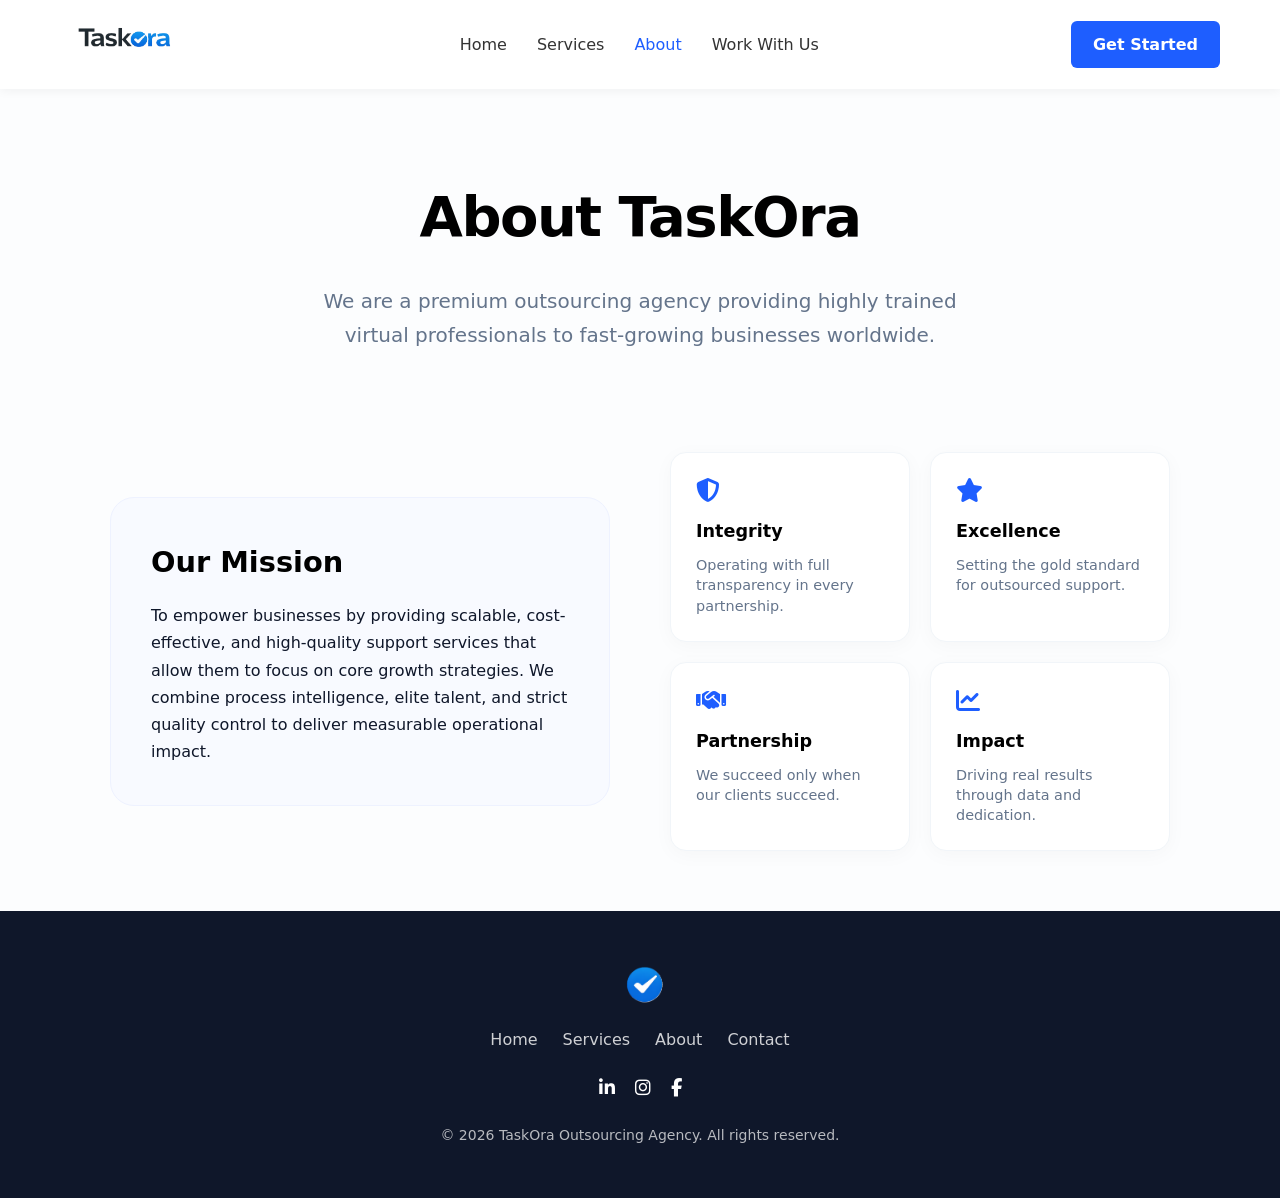
==== about.html @ 37117f85 "Add files via upload" ====
<!DOCTYPE html>
<html lang="en">
<head>
    <meta charset="UTF-8">
    <meta name="viewport" content="width=device-width, initial-scale=1.0">
    <title>TaskCore | About Us</title>
    <link rel="stylesheet" href="https://cdnjs.cloudflare.com/ajax/libs/font-awesome/6.5.1/css/all.min.css">
    
    <style>
        :root {
            --primary: #1e5eff;
            --primary-dark: #1a1a1a;
            --text-dark: #0f172a;
            --text-muted: #64748b;
            --pure-black: #000000;
        }

        * {
            margin: 0;
            padding: 0;
            box-sizing: border-box;
            font-family: 'Inter', system-ui, -apple-system, sans-serif;
        }

        body {
            background: #fcfdfe;
            color: var(--text-dark);
            line-height: 1.7;
        }

        /* Navigation Style Consistency */
        nav {
            display: flex;
            align-items: center;
            justify-content: space-between;
            padding: 18px 60px;
            background: white;
            box-shadow: 0 2px 10px rgba(0,0,0,0.05);
            position: sticky;
            top: 0;
            z-index: 1000;
        }

        .nav-logo img { height: 45px; }
        .nav-links { display: flex; gap: 30px; }
        .nav-links a { text-decoration: none; color: #333; font-weight: 500; transition: 0.3s; }
        .nav-links a:hover, .nav-links a.current { color: var(--primary); }
        .cta-nav { background: var(--primary); color: white !important; padding: 10px 22px; border-radius: 6px; text-decoration: none; font-weight: 600; }

        /* Hero Section */
        .about-hero {
            max-width: 900px;
            margin: auto;
            padding: 80px 20px 40px;
            text-align: center;
        }

        .about-hero h1 {
            font-size: clamp(2.5rem, 5vw, 3.5rem);
            font-weight: 800;
            letter-spacing: -1.5px;
            /* Changed from gradient to Black */
            color: var(--pure-black);
            margin-bottom: 20px;
        }

        .lead-text {
            font-size: 1.25rem;
            color: var(--text-muted);
            max-width: 700px;
            margin: auto;
        }

        /* Mission & Values Grid */
        .content-section {
            max-width: 1100px;
            margin: 60px auto;
            padding: 0 20px;
            display: grid;
            grid-template-columns: 1fr 1fr;
            gap: 60px;
            align-items: center;
        }

        .mission-box {
            background: #f8faff;
            padding: 40px;
            border-radius: 24px;
            border: 1px solid #eef2ff;
        }

        .mission-box h2 {
            /* Changed from Primary Blue to Black */
            color: var(--pure-black);
            margin-bottom: 15px;
            font-size: 1.8rem;
            font-weight: 700;
        }

        .values-grid {
            display: grid;
            grid-template-columns: 1fr 1fr;
            gap: 20px;
        }

        .value-card {
            background: white;
            padding: 25px;
            border-radius: 16px;
            box-shadow: 0 4px 20px rgba(0,0,0,0.03);
            border: 1px solid #f1f5f9;
            transition: 0.3s;
        }

        .value-card:hover {
            transform: translateY(-5px);
            border-color: var(--primary);
        }

        .value-card i {
            color: var(--primary);
            font-size: 1.5rem;
            margin-bottom: 15px;
            display: block;
        }

        .value-card h4 {
            margin-bottom: 8px;
            font-size: 1.1rem;
            color: var(--pure-black);
        }

        .value-card p {
            font-size: 0.9rem;
            color: var(--text-muted);
            line-height: 1.4;
        }

        /* Stats Section Enhancements */
        .stats-enhanced {
            background: var(--text-dark);
            color: white;
            padding: 80px 20px;
            display: flex;
            justify-content: center;
            flex-wrap: wrap;
            gap: 60px;
            margin-top: 40px;
        }

        .stat-item {
            text-align: center;
            min-width: 150px;
        }

        .stat-number-enhanced {
            display: block;
            font-size: 3rem;
            font-weight: 800;
            color: #38bdf8;
            margin-bottom: 5px;
        }

        .stat-label-enhanced {
            text-transform: uppercase;
            letter-spacing: 1px;
            font-size: 0.85rem;
            opacity: 0.8;
        }

        /* Responsive */
        @media (max-width: 850px) {
            .content-section { grid-template-columns: 1fr; }
            .nav-links { display: none; }
            nav { padding: 15px 30px; }
            .stats-enhanced { gap: 30px; }
        }

        /* FOOTER PRESERVATION */
        footer {
            background: #0f172a;
            color: white;
            padding: 50px 20px;
            margin-top: 0;
        }
        .footer-content {
            max-width: 1100px;
            margin: auto;
            display: flex;
            flex-direction: column;
            align-items: center;
            gap: 20px;
        }
        .footer-logo { height: 45px; }
        .footer-links { display: flex; gap: 25px; }
        .footer-links a { color: white; text-decoration: none; opacity: 0.8; }
        .footer-links a:hover { opacity: 1; }
        .social-icons { display: flex; gap: 20px; font-size: 18px; }
        .social-icons a { color: white; }
        .copyright { text-align: center; margin-top: 20px; opacity: 0.7; font-size: 14px; }
    </style>
</head>
<body>

    <nav>
        <div class="nav-logo">
            <a href="index.html">
                <img src="p3.png" alt="TaskCore Logo">
            </a>
        </div>
        <div class="nav-links">
            <a href="index.html">Home</a>
            <a href="services.html">Services</a>
            <a href="about.html" class="current">About</a>
            <a href="contact.html">Work With Us</a>
        </div>
        <a href="contact.html" class="cta-nav">Get Started</a>
    </nav>

    <header class="about-hero">
        <h1>About TaskOra</h1>
        <p class="lead-text">
            We are a premium outsourcing agency providing highly trained virtual professionals to fast-growing businesses worldwide.
        </p>
    </header>

    <section class="content-section">
        <div class="mission-box">
            <h2>Our Mission</h2>
            <p>To empower businesses by providing scalable, cost-effective, and high-quality support services that allow them to focus on core growth strategies. We combine process intelligence, elite talent, and strict quality control to deliver measurable operational impact.</p>
        </div>

        <div class="values-grid">
            <div class="value-card">
                <i class="fas fa-shield-alt"></i>
                <h4>Integrity</h4>
                <p>Operating with full transparency in every partnership.</p>
            </div>
            <div class="value-card">
                <i class="fas fa-star"></i>
                <h4>Excellence</h4>
                <p>Setting the gold standard for outsourced support.</p>
            </div>
            <div class="value-card">
                <i class="fas fa-handshake"></i>
                <h4>Partnership</h4>
                <p>We succeed only when our clients succeed.</p>
            </div>
            <div class="value-card">
                <i class="fas fa-chart-line"></i>
                <h4>Impact</h4>
                <p>Driving real results through data and dedication.</p>
            </div>
        </div>
    </section>
<footer>
    <div class="footer-content">
        <img class="footer-logo" src="p5.png" alt="Taskora Logo">
        <div class="footer-links">
            <a href="index.html">Home</a>
            <a href="services.html">Services</a>
            <a href="about.html">About</a>
            <a href="contact.html">Contact</a>
        </div>
       <div class="social-icons">
            <a href="#"target="_blank"rel="noopener"><i class="fab fa-linkedin-in"></i></a>
            <a href="https://www.instagram.com/taskcore.agency?igsh=dGJucmx0OGR5Nzl0"target="_blank"rel="noopener"><i class="fab fa-instagram"></i></a>
            <a href="https://www.facebook.com/profile.php?id=61585545254687"target="_blank"rel="noopener"><i class="fab fa-facebook-f"></i></a>
        </div>
    </div>
    <div class="copyright">
        <p>&copy; 2026 TaskOra Outsourcing Agency. All rights reserved.</p>
    </div>
</footer>


    <script>
        const observerOptions = { threshold: 0.5 };
        const observer = new IntersectionObserver((entries) => {
            entries.forEach(entry => {
                if(entry.isIntersecting) {
                    const stat = entry.target;
                    const endVal = parseInt(stat.getAttribute('data-val'));
                    let startVal = 0;
                    const duration = 1500;
                    const step = endVal / (duration / 16);

                    const animate = () => {
                        startVal += step;
                        if(startVal < endVal) {
                            stat.innerText = Math.floor(startVal) + (endVal === 99 || endVal === 40 ? '%' : (endVal === 50 ? '+' : ''));
                            requestAnimationFrame(animate);
                        } else {
                            stat.innerText = endVal + (endVal === 99 || endVal === 40 ? '%' : (endVal === 50 ? '+' : ''));
                        }
                    };
                    animate();
                    observer.unobserve(stat);
                }
            });
        }, observerOptions);

        document.querySelectorAll('.stat-number-enhanced').forEach(el => observer.observe(el));
    </script>
    <style>
    /* REDESIGNED CARDS SECTION */
    .features {
        display: grid;
        grid-template-columns: repeat(auto-fit, minmax(300px, 1fr));
        gap: 40px;
        padding: 40px 10% 100px;
        background: var(--bg);
    }

    .feature {
        position: relative;
        padding: 60px 40px 45px;
        background: #ffffff;
        border-radius: 30px;
        border: 1px solid rgba(0, 74, 173, 0.08);
        transition: all 0.5s cubic-bezier(0.23, 1, 0.32, 1);
        display: flex;
        flex-direction: column;
        align-items: flex-start; /* Left aligned for a professional look */
        text-align: left;
        overflow: hidden;
    }

    /* Decorative background element that appears on hover */
    .feature::before {
        content: '';
        position: absolute;
        top: -50%;
        right: -50%;
        width: 100%;
        height: 100%;
        background: radial-gradient(circle, rgba(0, 212, 255, 0.1) 0%, transparent 70%);
        transition: all 0.6s ease;
        z-index: 0;
    }

    .feature:hover {
        transform: translateY(-15px);
        box-shadow: 0 30px 60px rgba(0, 74, 173, 0.12);
        border-color: var(--primary);
    }

    .feature:hover::before {
        top: -20%;
        right: -20%;
    }

    /* Icon redesign: Floating Glass Style */
    .feature-icon {
        position: relative;
        z-index: 1;
        width: 65px;
        height: 65px;
        background: var(--primary);
        color: #fff;
        display: flex;
        align-items: center;
        justify-content: center;
        border-radius: 20px;
        font-size: 1.8rem;
        margin-bottom: 30px;
        box-shadow: 0 10px 20px rgba(0, 74, 173, 0.2);
        transition: all 0.4s ease;
    }

    .feature:hover .feature-icon {
        transform: scale(1.1) rotate(-5deg);
        background: var(--primary-dark);
        box-shadow: 0 15px 30px rgba(6, 17, 33, 0.3);
    }

    .feature h3 {
        position: relative;
        z-index: 1;
        font-size: 1.5rem;
        font-weight: 800;
        color: var(--primary-dark);
        margin-bottom: 15px;
        letter-spacing: -0.5px;
    }

    .feature p {
        position: relative;
        z-index: 1;
        color: var(--muted);
        line-height: 1.7;
        font-size: 1rem;
        margin-bottom: 25px;
    }

    /* Interactive "Learn More" link */
    .feature-link {
        position: relative;
        z-index: 1;
        font-weight: 700;
        font-size: 0.9rem;
        color: var(--primary);
        display: flex;
        align-items: center;
        gap: 8px;
        text-decoration: none;
        opacity: 0;
        transform: translateX(-10px);
        transition: all 0.4s ease;
    }

    .feature:hover .feature-link {
        opacity: 1;
        transform: translateX(0);
    }

    .feature-link i {
        font-size: 0.8rem;
        transition: transform 0.3s ease;
    }

    .feature:hover .feature-link i {
        transform: translateX(5px);
    }
</style>

</body>
</html>
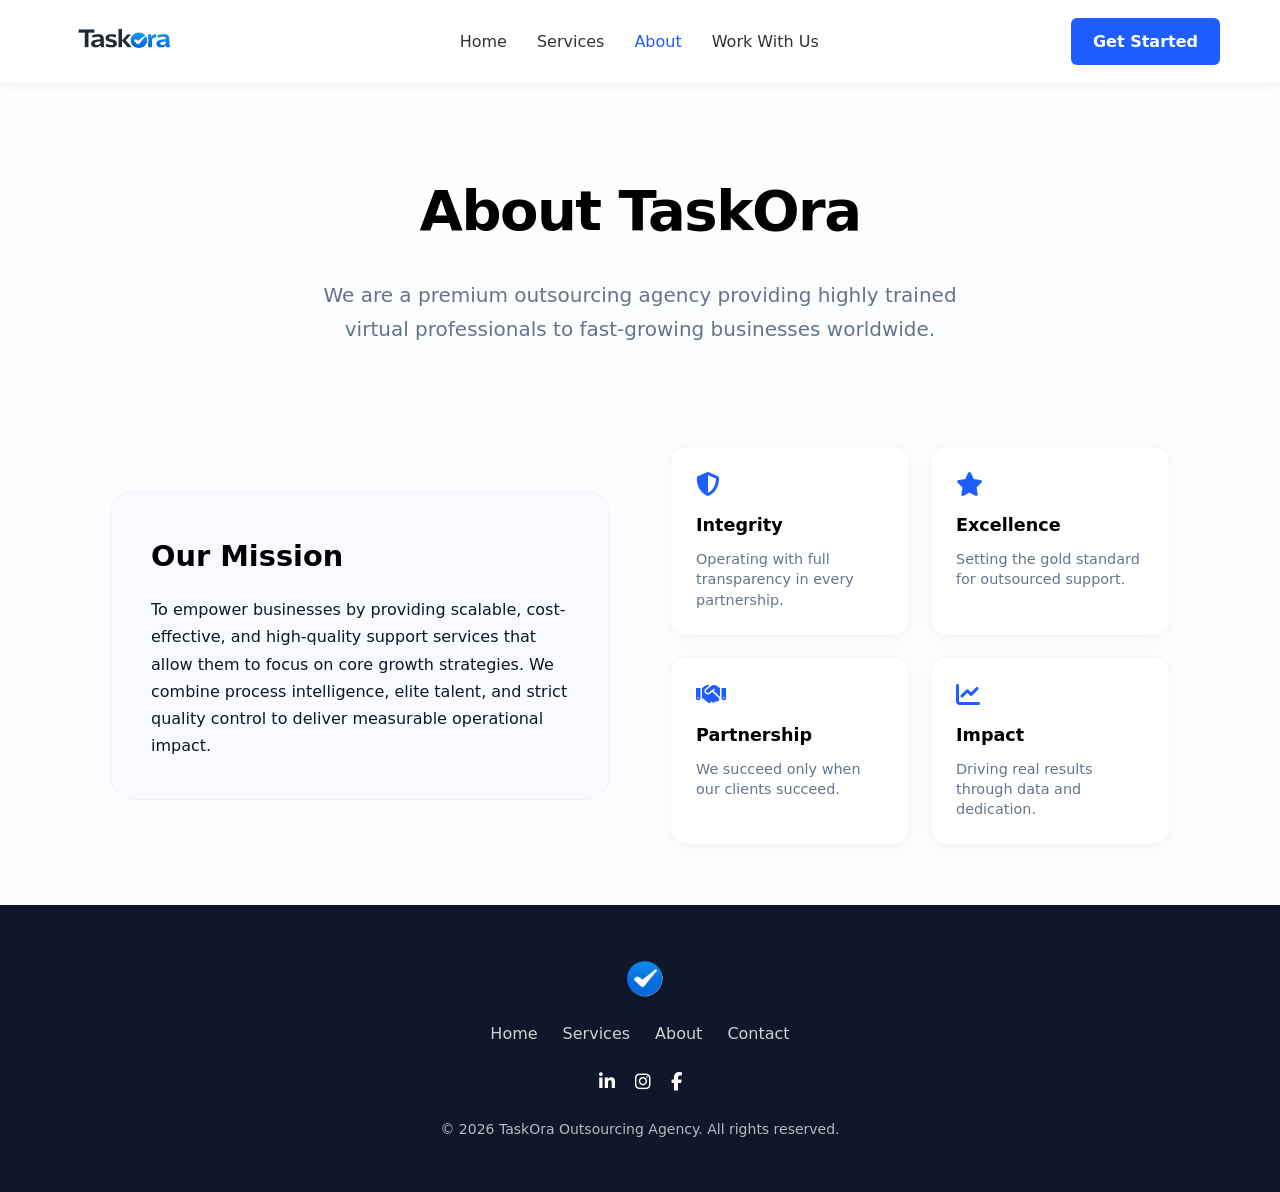
==== commit 51a91dec: "Add files via upload" ====
--- a/about.html
+++ b/about.html
@@ -7,6 +7,167 @@
     <link rel="stylesheet" href="https://cdnjs.cloudflare.com/ajax/libs/font-awesome/6.5.1/css/all.min.css">
     
     <style>
+        /* ---------- MOBILE FIX + RESPONSIVE IMAGES ---------- */
+
+img{
+max-width:100%;
+height:auto;
+display:block;
+}
+
+/* MOBILE RESPONSIVE FIX */
+@media (max-width:768px){
+
+nav{
+padding:12px 20px;
+}
+
+.nav-links{
+display:none;
+}
+
+.cta-nav{
+padding:10px 16px;
+font-size:0.85rem;
+}
+
+/* HERO FIX */
+.hero{
+padding:110px 20px 70px;
+}
+
+.hero h1{
+font-size:2.2rem;
+line-height:1.2;
+}
+
+.hero p{
+font-size:1rem;
+padding:0 10px;
+}
+
+/* FEATURES */
+.features-header{
+padding:60px 20px 20px;
+}
+
+.features{
+padding:0 20px 60px;
+gap:20px;
+}
+
+.feature{
+padding:30px 20px;
+}
+
+/* SERVICES GRID */
+.grid{
+grid-template-columns:1fr;
+gap:20px;
+}
+
+.card{
+padding:25px;
+}
+
+/* PROCESS SECTION */
+.steps{
+grid-template-columns:1fr;
+gap:25px;
+}
+
+/* STATS */
+.stats{
+padding:60px 20px;
+}
+
+.stat-number{
+font-size:2.4rem;
+}
+
+/* FOOTER */
+footer{
+padding:40px 20px 20px;
+}
+
+.footer-links{
+flex-direction:column;
+gap:10px;
+}
+
+}
+  /* MOBILE OPTIMIZATION */
+@media (max-width:768px){
+
+nav{
+padding:12px 20px;
+}
+
+.nav-links{
+display:flex;
+gap:15px;
+font-size:14px;
+}
+
+.cta-nav{
+padding:10px 16px;
+font-size:0.85rem;
+}
+
+.hero{
+padding:120px 20px 80px;
+}
+
+.hero h1{
+font-size:2.2rem;
+letter-spacing:-1px;
+}
+
+.hero p{
+font-size:1rem;
+padding:0 10px;
+}
+
+.features-header{
+padding:60px 20px 20px;
+}
+
+.features{
+padding:0 20px 60px;
+gap:20px;
+}
+
+.feature{
+padding:30px 20px;
+}
+
+.how-it-works{
+padding:60px 20px;
+}
+
+.steps{
+grid-template-columns:1fr;
+gap:25px;
+}
+
+.stats{
+padding:60px 20px;
+}
+
+.stat-number{
+font-size:2.5rem;
+}
+
+footer{
+padding:40px 20px 20px;
+}
+
+.footer-links{
+flex-direction:column;
+gap:10px;
+}
+
+}
         :root {
             --primary: #1e5eff;
             --primary-dark: #1a1a1a;
